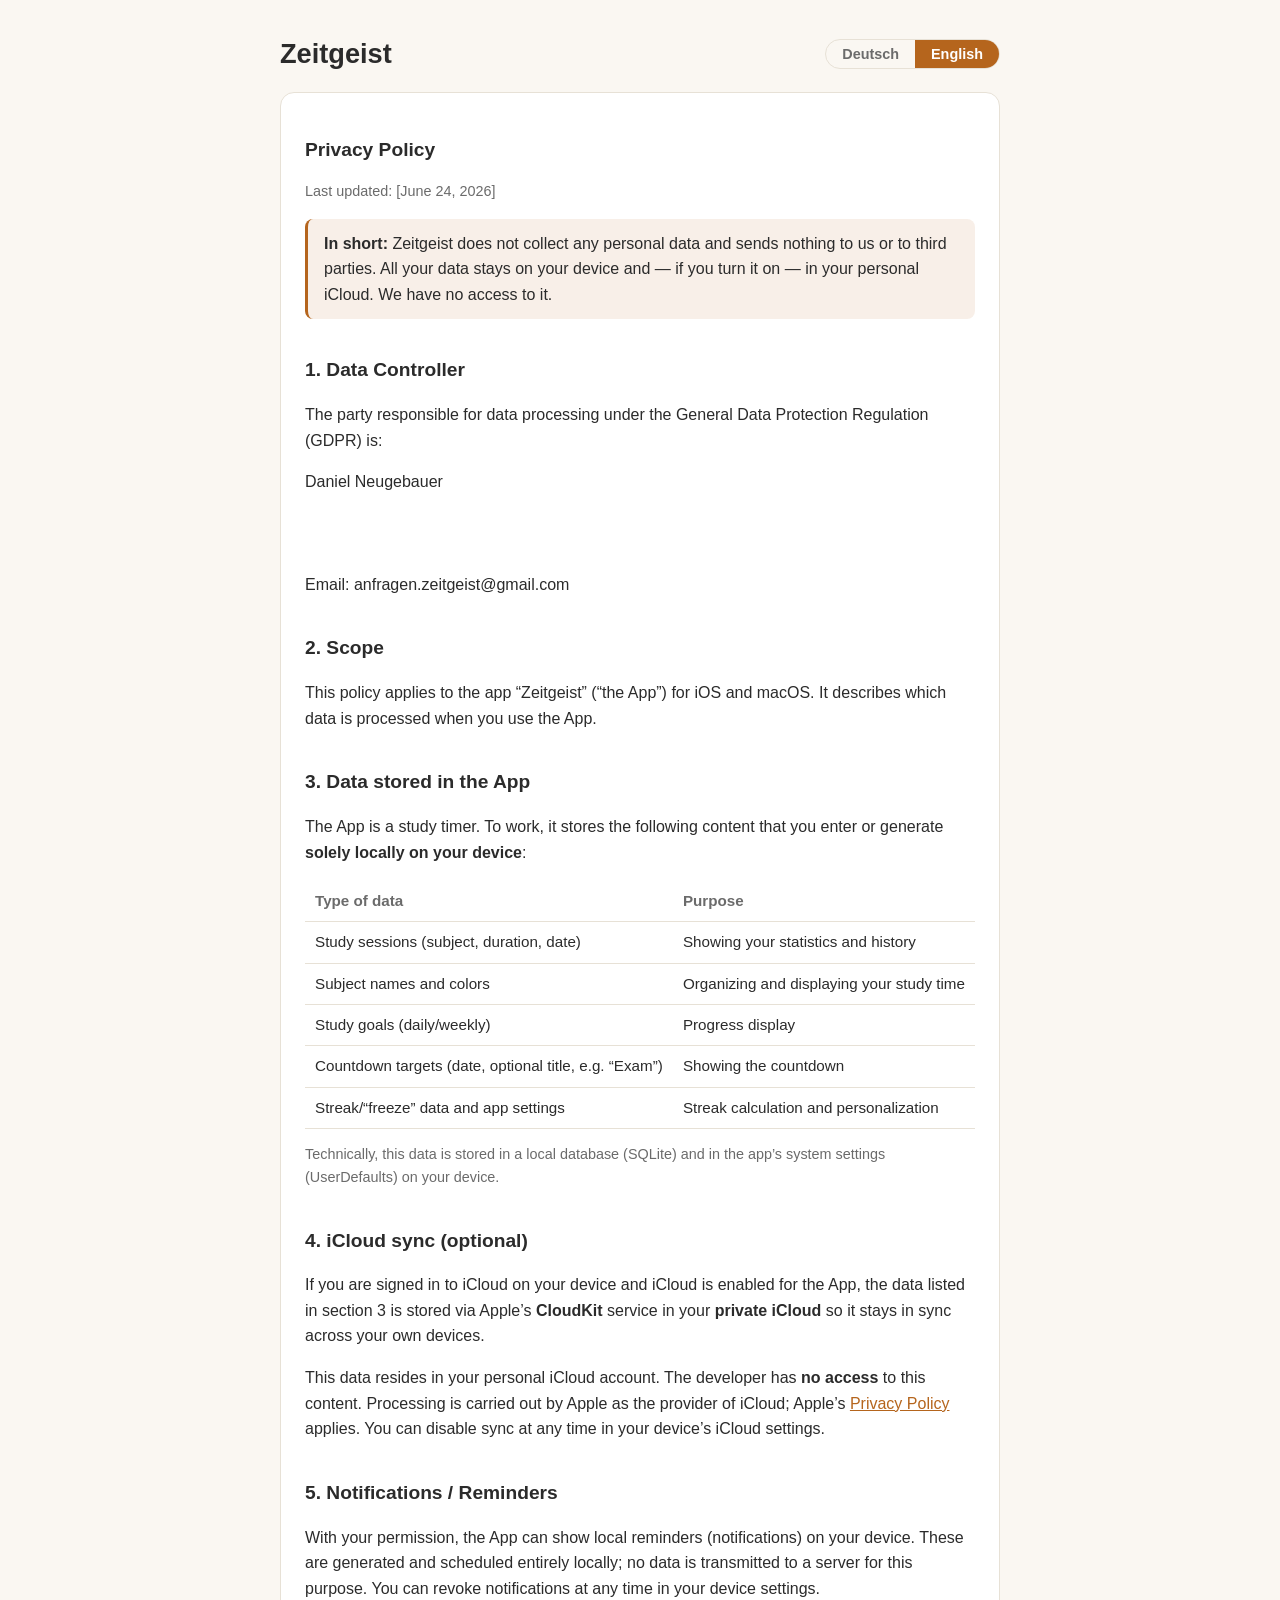
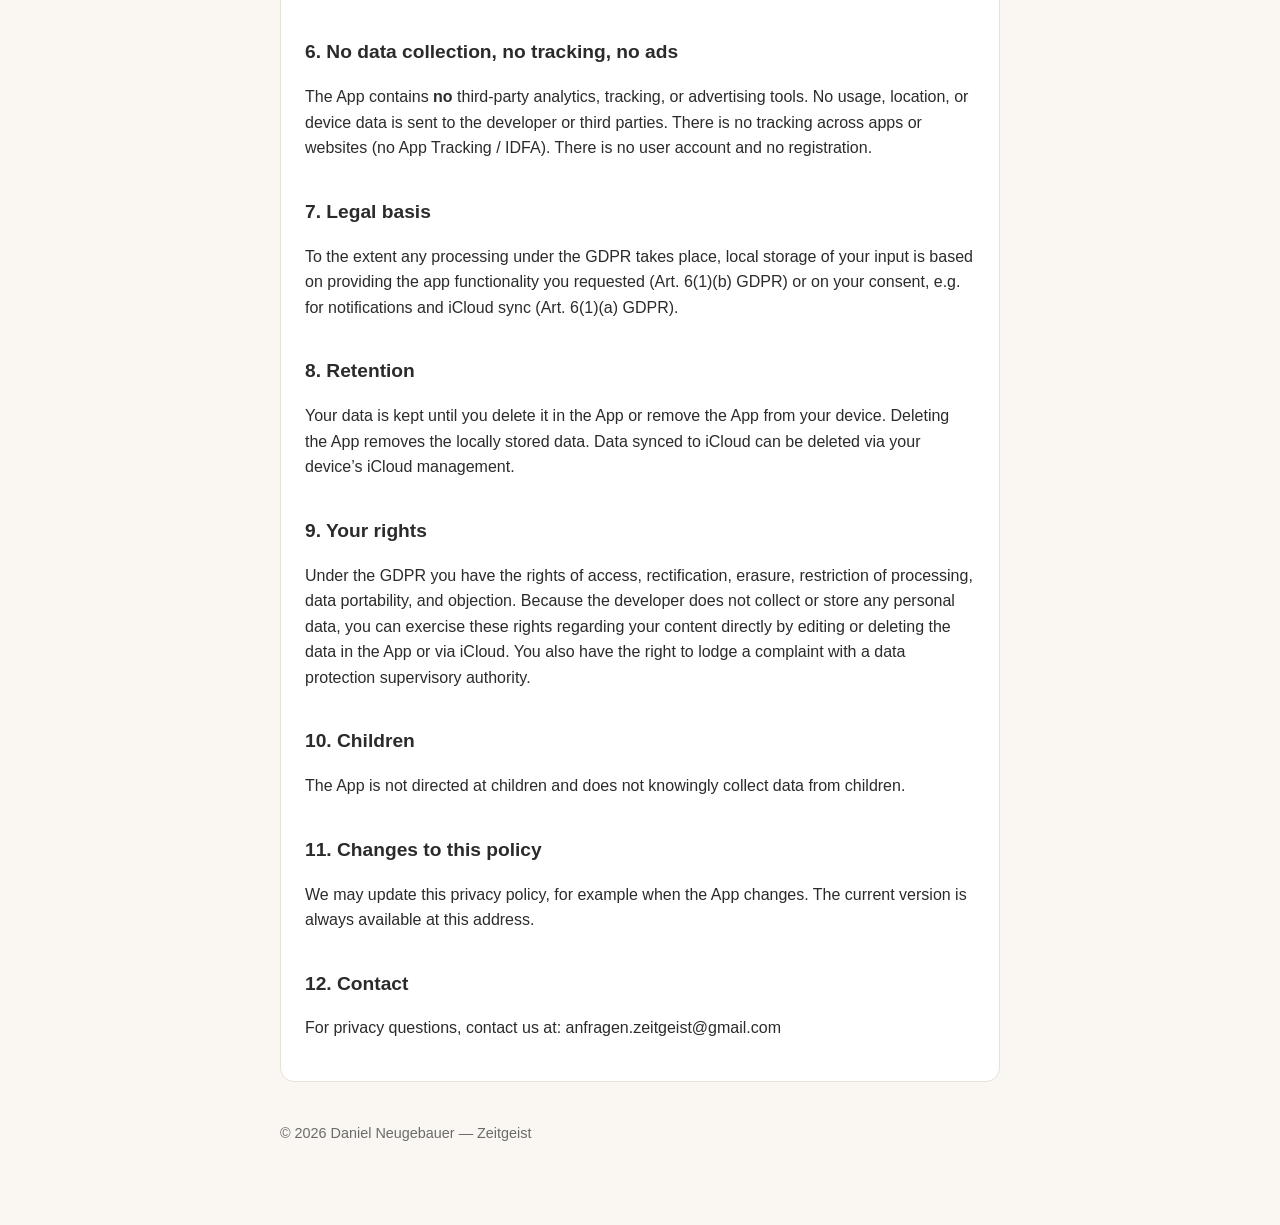
==== index.html @ a9628d40 "Rename privacy-policy.html to index.html" ====
<!DOCTYPE html>
<html lang="de">
<head>
<meta charset="UTF-8">
<meta name="viewport" content="width=device-width, initial-scale=1">
<title>Zeitgeist – Datenschutzerklärung / Privacy Policy</title>
<style>
  :root {
    --bg: #faf7f2;
    --card: #ffffff;
    --text: #2b2b2b;
    --muted: #6b6b6b;
    --accent: #b5651d;
    --border: #e7e1d6;
  }
  @media (prefers-color-scheme: dark) {
    :root {
      --bg: #1c1b19;
      --card: #262522;
      --text: #ece8e1;
      --muted: #a8a39a;
      --accent: #e0975a;
      --border: #3a3833;
    }
  }
  * { box-sizing: border-box; }
  body {
    margin: 0;
    background: var(--bg);
    color: var(--text);
    font-family: -apple-system, BlinkMacSystemFont, "Segoe UI", Roboto, Helvetica, Arial, sans-serif;
    line-height: 1.6;
    -webkit-font-smoothing: antialiased;
  }
  .wrap { max-width: 760px; margin: 0 auto; padding: 32px 20px 80px; }
  header.top { display: flex; align-items: center; justify-content: space-between; flex-wrap: wrap; gap: 12px; margin-bottom: 8px; }
  h1 { font-size: 1.7rem; margin: 0; }
  h2 { font-size: 1.2rem; margin: 36px 0 8px; }
  h3 { font-size: 1rem; margin: 22px 0 6px; }
  p, li { color: var(--text); }
  .muted { color: var(--muted); font-size: 0.9rem; }
  a { color: var(--accent); }
  .card {
    background: var(--card);
    border: 1px solid var(--border);
    border-radius: 14px;
    padding: 6px 24px 24px;
    margin-top: 16px;
  }
  .toggle { display: inline-flex; border: 1px solid var(--border); border-radius: 999px; overflow: hidden; }
  .toggle button {
    border: none; background: transparent; color: var(--muted);
    padding: 6px 16px; font-size: 0.9rem; cursor: pointer; font-weight: 600;
  }
  .toggle button.active { background: var(--accent); color: #fff; }
  .lang { display: none; }
  .lang.active { display: block; }
  .highlight {
    background: rgba(181,101,29,0.10);
    border-left: 3px solid var(--accent);
    border-radius: 8px; padding: 12px 16px; margin: 16px 0;
  }
  table { width: 100%; border-collapse: collapse; margin: 10px 0; font-size: 0.95rem; }
  th, td { text-align: left; padding: 8px 10px; border-bottom: 1px solid var(--border); vertical-align: top; }
  th { color: var(--muted); font-weight: 600; }
  footer { margin-top: 40px; }
</style>
</head>
<body>
<div class="wrap">
  <header class="top">
    <h1>Zeitgeist</h1>
    <div class="toggle" role="group" aria-label="Sprache / Language">
      <button id="btn-de" class="active" onclick="setLang('de')">Deutsch</button>
      <button id="btn-en" onclick="setLang('en')">English</button>
    </div>
  </header>

  <!-- ===================== DEUTSCH ===================== -->
  <section id="lang-de" class="lang active">
    <div class="card">
      <h2>Datenschutzerklärung</h2>
      <p class="muted">Stand: [24. Juni 2026]</p>

      <div class="highlight">
        <strong>Kurzfassung:</strong> Zeitgeist sammelt keine personenbezogenen Daten und sendet
        nichts an uns oder an Dritte. Alle deine Daten bleiben auf deinem Gerät und – falls du es
        aktivierst – in deiner persönlichen iCloud. Wir haben keinen Zugriff darauf.
      </div>

      <h2>1. Verantwortlicher</h2>
      <p>
        Verantwortlich für die Datenverarbeitung im Sinne der Datenschutz-Grundverordnung (DSGVO) ist:
      </p>
      <p>
        Daniel Neugebauer<br>
        <br>
        <br>
        <br>
        E-Mail: anfragen.zeitgeist@gmail.com
      </p>

      <h2>2. Geltungsbereich</h2>
      <p>
        Diese Erklärung gilt für die App „Zeitgeist" (im Folgenden „die App") für iOS und macOS.
        Sie beschreibt, welche Daten bei der Nutzung der App verarbeitet werden.
      </p>

      <h2>3. Daten, die in der App gespeichert werden</h2>
      <p>
        Die App ist ein Lern-Timer. Damit sie funktioniert, speichert sie folgende von dir selbst
        eingegebene oder erzeugte Inhalte <strong>ausschließlich lokal auf deinem Gerät</strong>:
      </p>
      <table>
        <thead><tr><th>Datenart</th><th>Zweck</th></tr></thead>
        <tbody>
          <tr><td>Lern-Sessions (Thema, Dauer, Datum)</td><td>Anzeige deiner Statistiken und deines Verlaufs</td></tr>
          <tr><td>Themen/Fächer-Namen und -Farben</td><td>Strukturierung und Darstellung deiner Lernzeit</td></tr>
          <tr><td>Lernziele (Tages-/Wochenziel)</td><td>Fortschrittsanzeige</td></tr>
          <tr><td>Countdown-Ziele (Datum, optionaler Titel, z. B. „Prüfung")</td><td>Anzeige des Countdowns</td></tr>
          <tr><td>Streak-/„Freeze"-Daten und App-Einstellungen</td><td>Streak-Berechnung und Personalisierung</td></tr>
        </tbody>
      </table>
      <p class="muted">
        Technisch werden diese Daten in einer lokalen Datenbank (SQLite) sowie in den
        System-Einstellungen der App (UserDefaults) auf deinem Gerät abgelegt.
      </p>

      <h2>4. iCloud-Synchronisierung (optional)</h2>
      <p>
        Wenn du in deinem Gerät bei iCloud angemeldet bist und iCloud für die App aktiviert ist,
        werden die unter Punkt 3 genannten Daten über Apples Dienst <strong>CloudKit</strong> in
        deiner <strong>privaten iCloud</strong> gespeichert, damit sie zwischen deinen eigenen
        Geräten synchron bleiben.
      </p>
      <p>
        Diese Daten liegen in deinem persönlichen iCloud-Konto. Der Entwickler hat
        <strong>keinen Zugriff</strong> auf diese Inhalte. Die Verarbeitung erfolgt durch Apple als
        Anbieter von iCloud; es gilt die <a href="https://www.apple.com/legal/privacy/de-ww/" target="_blank" rel="noopener">Datenschutzrichtlinie von Apple</a>.
        Du kannst die Synchronisierung jederzeit in den iCloud-Einstellungen deines Geräts deaktivieren.
      </p>

      <h2>5. Mitteilungen / Erinnerungen</h2>
      <p>
        Die App kann dir – nur mit deiner Erlaubnis – lokale Erinnerungen (Push-Mitteilungen) auf dem
        Gerät anzeigen. Diese werden ausschließlich lokal auf deinem Gerät erzeugt und geplant; es
        werden dafür keine Daten an einen Server übertragen. Du kannst Mitteilungen jederzeit in den
        Geräteeinstellungen widerrufen.
      </p>

      <h2>6. Keine Datenerhebung, kein Tracking, keine Werbung</h2>
      <p>
        Die App enthält <strong>keine</strong> Analyse-, Tracking- oder Werbe-Werkzeuge von Dritten.
        Es werden keine Nutzungs-, Standort- oder Gerätedaten an den Entwickler oder Dritte gesendet.
        Es findet kein Tracking über Apps oder Websites hinweg statt (kein App Tracking / IDFA).
        Es gibt kein Nutzerkonto und keine Registrierung.
      </p>

      <h2>7. Rechtsgrundlage</h2>
      <p>
        Soweit überhaupt eine Verarbeitung im Sinne der DSGVO stattfindet, beruht die lokale
        Speicherung deiner Eingaben auf der Erfüllung der von dir gewünschten App-Funktion
        (Art. 6 Abs. 1 lit. b DSGVO) bzw. auf deiner Einwilligung, etwa bei Mitteilungen und
        iCloud-Sync (Art. 6 Abs. 1 lit. a DSGVO).
      </p>

      <h2>8. Speicherdauer</h2>
      <p>
        Deine Daten bleiben gespeichert, bis du sie in der App löschst oder die App von deinem Gerät
        entfernst. Beim Löschen der App werden die lokal gespeicherten Daten entfernt. In iCloud
        synchronisierte Daten kannst du über die iCloud-Verwaltung deines Geräts löschen.
      </p>

      <h2>9. Deine Rechte</h2>
      <p>
        Dir stehen nach der DSGVO die Rechte auf Auskunft, Berichtigung, Löschung, Einschränkung der
        Verarbeitung, Datenübertragbarkeit und Widerspruch zu. Da der Entwickler keine
        personenbezogenen Daten erhebt oder speichert, kannst du diese Rechte in Bezug auf deine
        Inhalte unmittelbar selbst ausüben, indem du die Daten in der App oder über iCloud bearbeitest
        bzw. löschst. Du hast außerdem das Recht, dich bei einer Datenschutz-Aufsichtsbehörde zu beschweren.
      </p>

      <h2>10. Kinder</h2>
      <p>
        Die App richtet sich nicht gezielt an Kinder und erhebt wissentlich keine Daten von Kindern.
      </p>

      <h2>11. Änderungen dieser Erklärung</h2>
      <p>
        Wir können diese Datenschutzerklärung anpassen, etwa wenn sich die App ändert. Die jeweils
        aktuelle Fassung ist unter dieser Adresse abrufbar.
      </p>

      <h2>12. Kontakt</h2>
      <p>Bei Fragen zum Datenschutz erreichst du uns unter: anfragen.zeitgeist@gmail.com</p>
    </div>
  </section>

  <!-- ===================== ENGLISH ===================== -->
  <section id="lang-en" class="lang">
    <div class="card">
      <h2>Privacy Policy</h2>
      <p class="muted">Last updated: [June 24, 2026]</p>

      <div class="highlight">
        <strong>In short:</strong> Zeitgeist does not collect any personal data and sends nothing to
        us or to third parties. All your data stays on your device and — if you turn it on — in your
        personal iCloud. We have no access to it.
      </div>

      <h2>1. Data Controller</h2>
      <p>The party responsible for data processing under the General Data Protection Regulation (GDPR) is:</p>
      <p>
        Daniel Neugebauer<br>
        <br>
        <br>
        <br>
        Email: anfragen.zeitgeist@gmail.com
      </p>

      <h2>2. Scope</h2>
      <p>
        This policy applies to the app “Zeitgeist” (“the App”) for iOS and macOS. It describes which
        data is processed when you use the App.
      </p>

      <h2>3. Data stored in the App</h2>
      <p>
        The App is a study timer. To work, it stores the following content that you enter or generate
        <strong>solely locally on your device</strong>:
      </p>
      <table>
        <thead><tr><th>Type of data</th><th>Purpose</th></tr></thead>
        <tbody>
          <tr><td>Study sessions (subject, duration, date)</td><td>Showing your statistics and history</td></tr>
          <tr><td>Subject names and colors</td><td>Organizing and displaying your study time</td></tr>
          <tr><td>Study goals (daily/weekly)</td><td>Progress display</td></tr>
          <tr><td>Countdown targets (date, optional title, e.g. “Exam”)</td><td>Showing the countdown</td></tr>
          <tr><td>Streak/“freeze” data and app settings</td><td>Streak calculation and personalization</td></tr>
        </tbody>
      </table>
      <p class="muted">
        Technically, this data is stored in a local database (SQLite) and in the app’s system
        settings (UserDefaults) on your device.
      </p>

      <h2>4. iCloud sync (optional)</h2>
      <p>
        If you are signed in to iCloud on your device and iCloud is enabled for the App, the data
        listed in section 3 is stored via Apple’s <strong>CloudKit</strong> service in your
        <strong>private iCloud</strong> so it stays in sync across your own devices.
      </p>
      <p>
        This data resides in your personal iCloud account. The developer has <strong>no access</strong>
        to this content. Processing is carried out by Apple as the provider of iCloud; Apple’s
        <a href="https://www.apple.com/legal/privacy/en-ww/" target="_blank" rel="noopener">Privacy Policy</a>
        applies. You can disable sync at any time in your device’s iCloud settings.
      </p>

      <h2>5. Notifications / Reminders</h2>
      <p>
        With your permission, the App can show local reminders (notifications) on your device. These
        are generated and scheduled entirely locally; no data is transmitted to a server for this
        purpose. You can revoke notifications at any time in your device settings.
      </p>

      <h2>6. No data collection, no tracking, no ads</h2>
      <p>
        The App contains <strong>no</strong> third-party analytics, tracking, or advertising tools.
        No usage, location, or device data is sent to the developer or third parties. There is no
        tracking across apps or websites (no App Tracking / IDFA). There is no user account and no
        registration.
      </p>

      <h2>7. Legal basis</h2>
      <p>
        To the extent any processing under the GDPR takes place, local storage of your input is based
        on providing the app functionality you requested (Art. 6(1)(b) GDPR) or on your consent, e.g.
        for notifications and iCloud sync (Art. 6(1)(a) GDPR).
      </p>

      <h2>8. Retention</h2>
      <p>
        Your data is kept until you delete it in the App or remove the App from your device. Deleting
        the App removes the locally stored data. Data synced to iCloud can be deleted via your
        device’s iCloud management.
      </p>

      <h2>9. Your rights</h2>
      <p>
        Under the GDPR you have the rights of access, rectification, erasure, restriction of
        processing, data portability, and objection. Because the developer does not collect or store
        any personal data, you can exercise these rights regarding your content directly by editing or
        deleting the data in the App or via iCloud. You also have the right to lodge a complaint with
        a data protection supervisory authority.
      </p>

      <h2>10. Children</h2>
      <p>The App is not directed at children and does not knowingly collect data from children.</p>

      <h2>11. Changes to this policy</h2>
      <p>
        We may update this privacy policy, for example when the App changes. The current version is
        always available at this address.
      </p>

      <h2>12. Contact</h2>
      <p>For privacy questions, contact us at: anfragen.zeitgeist@gmail.com</p>
    </div>
  </section>

  <footer class="muted">© <span id="year"></span> Daniel Neugebauer — Zeitgeist</footer>
</div>

<script>
  function setLang(l) {
    document.documentElement.lang = l;
    document.getElementById('lang-de').classList.toggle('active', l === 'de');
    document.getElementById('lang-en').classList.toggle('active', l === 'en');
    document.getElementById('btn-de').classList.toggle('active', l === 'de');
    document.getElementById('btn-en').classList.toggle('active', l === 'en');
  }
  // Sprache nach Browsereinstellung vorwählen
  if ((navigator.language || 'de').slice(0,2) === 'en') setLang('en');
  document.getElementById('year').textContent = new Date().getFullYear();
</script>
</body>
</html>
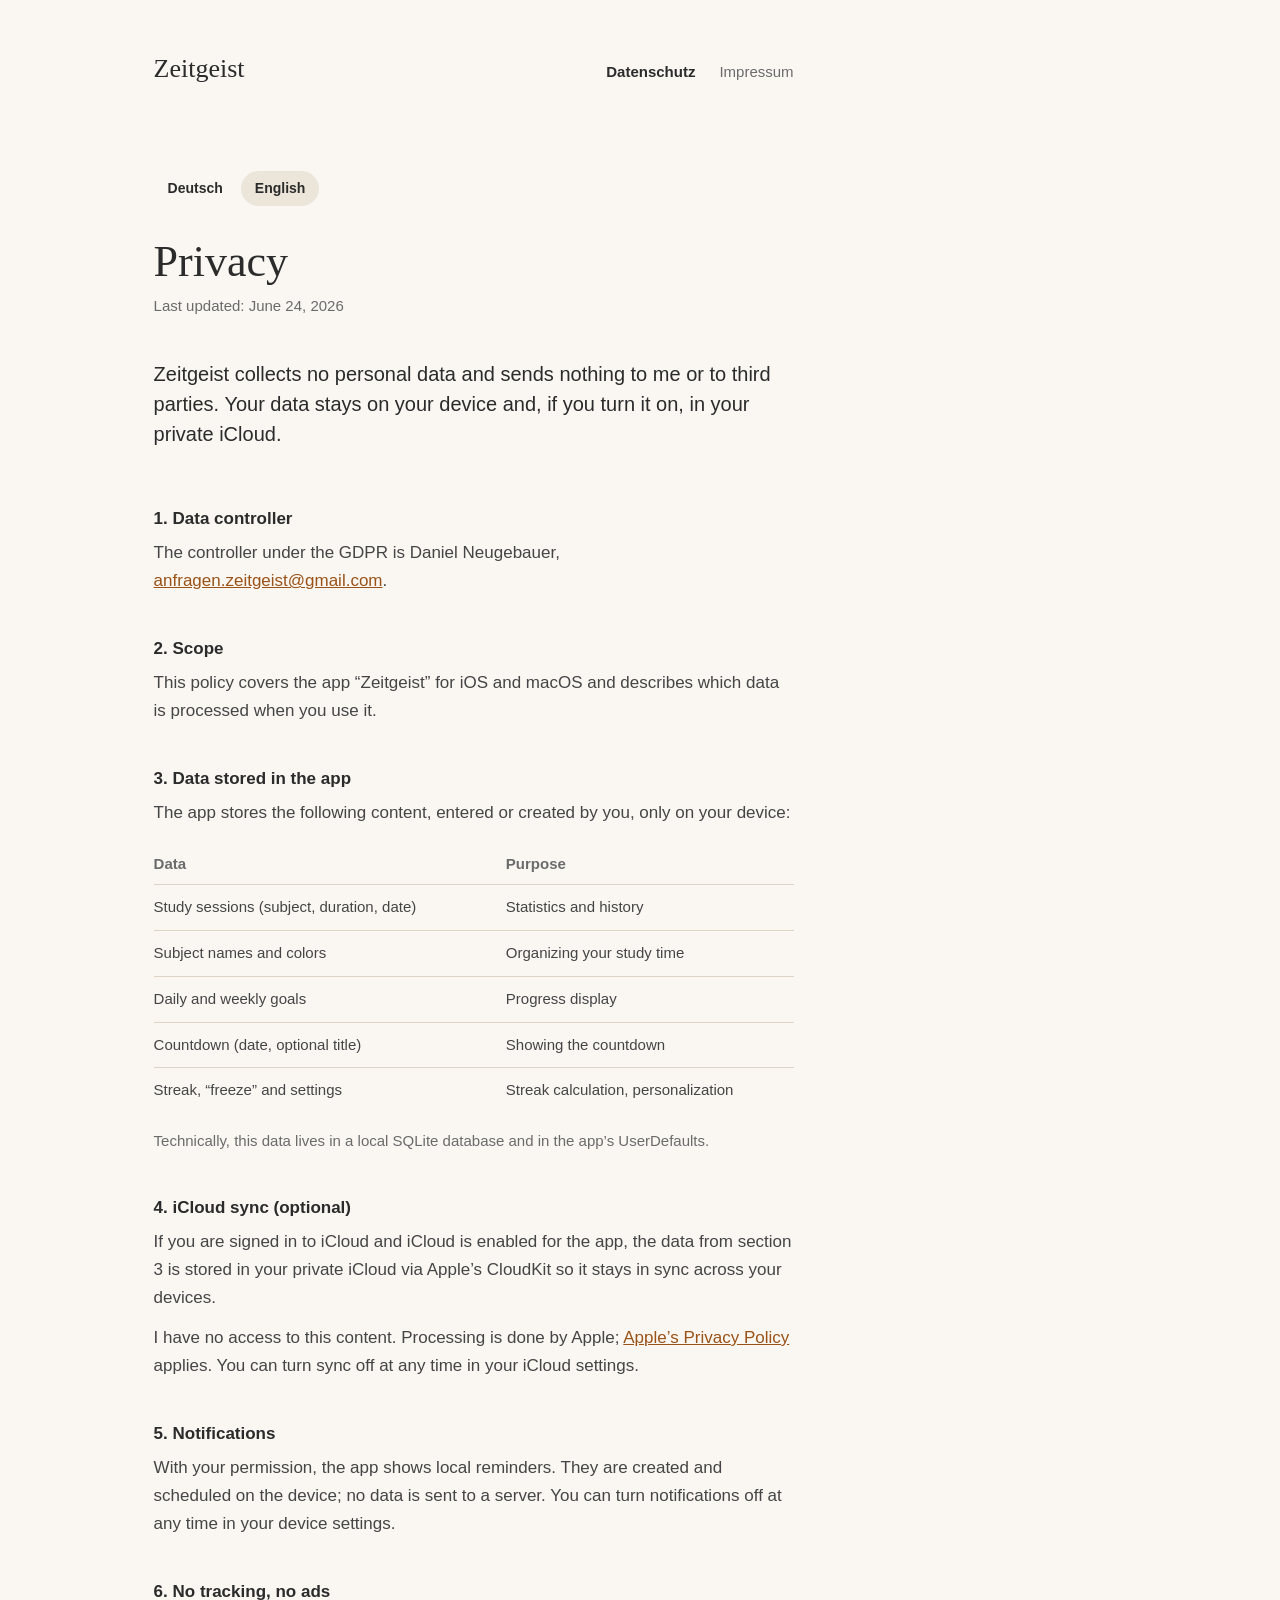
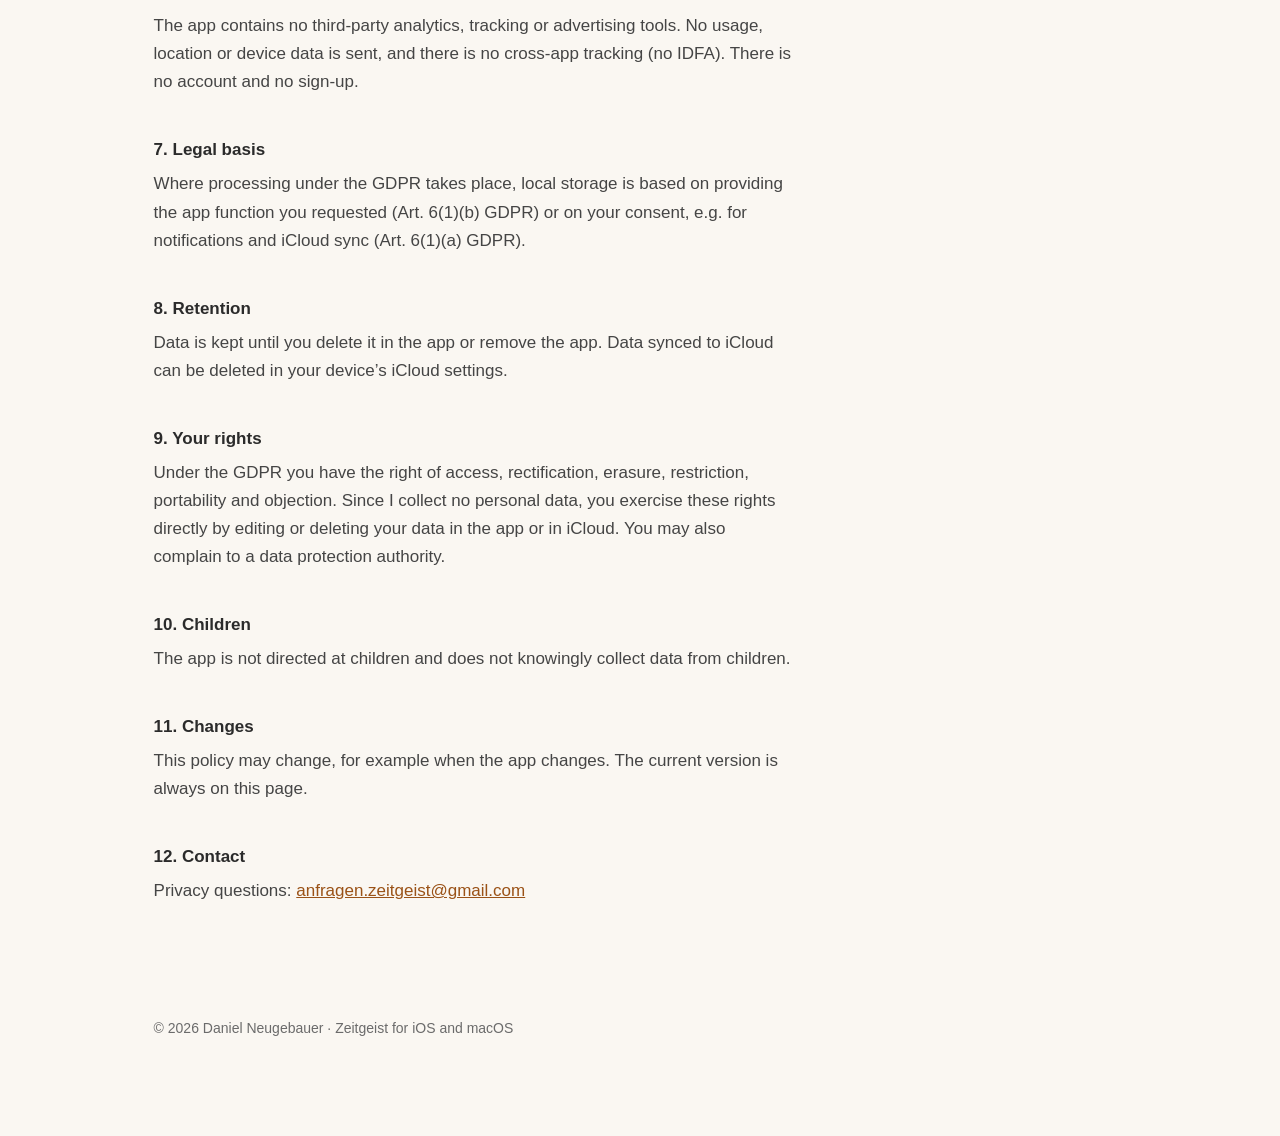
==== commit 86b33115: "Update Datenschutz and Impressum pages to new design and content Co-Authored-By: Claude Sonnet 5.5 <" ====
--- a/index.html
+++ b/index.html
@@ -3,313 +3,137 @@
 <head>
 <meta charset="UTF-8">
 <meta name="viewport" content="width=device-width, initial-scale=1">
-<title>Zeitgeist – Datenschutzerklärung / Privacy Policy</title>
-<style>
-  :root {
-    --bg: #faf7f2;
-    --card: #ffffff;
-    --text: #2b2b2b;
-    --muted: #6b6b6b;
-    --accent: #b5651d;
-    --border: #e7e1d6;
-  }
-  @media (prefers-color-scheme: dark) {
-    :root {
-      --bg: #1c1b19;
-      --card: #262522;
-      --text: #ece8e1;
-      --muted: #a8a39a;
-      --accent: #e0975a;
-      --border: #3a3833;
-    }
-  }
-  * { box-sizing: border-box; }
-  body {
-    margin: 0;
-    background: var(--bg);
-    color: var(--text);
-    font-family: -apple-system, BlinkMacSystemFont, "Segoe UI", Roboto, Helvetica, Arial, sans-serif;
-    line-height: 1.6;
-    -webkit-font-smoothing: antialiased;
-  }
-  .wrap { max-width: 760px; margin: 0 auto; padding: 32px 20px 80px; }
-  header.top { display: flex; align-items: center; justify-content: space-between; flex-wrap: wrap; gap: 12px; margin-bottom: 8px; }
-  h1 { font-size: 1.7rem; margin: 0; }
-  h2 { font-size: 1.2rem; margin: 36px 0 8px; }
-  h3 { font-size: 1rem; margin: 22px 0 6px; }
-  p, li { color: var(--text); }
-  .muted { color: var(--muted); font-size: 0.9rem; }
-  a { color: var(--accent); }
-  .card {
-    background: var(--card);
-    border: 1px solid var(--border);
-    border-radius: 14px;
-    padding: 6px 24px 24px;
-    margin-top: 16px;
-  }
-  .toggle { display: inline-flex; border: 1px solid var(--border); border-radius: 999px; overflow: hidden; }
-  .toggle button {
-    border: none; background: transparent; color: var(--muted);
-    padding: 6px 16px; font-size: 0.9rem; cursor: pointer; font-weight: 600;
-  }
-  .toggle button.active { background: var(--accent); color: #fff; }
-  .lang { display: none; }
-  .lang.active { display: block; }
-  .highlight {
-    background: rgba(181,101,29,0.10);
-    border-left: 3px solid var(--accent);
-    border-radius: 8px; padding: 12px 16px; margin: 16px 0;
-  }
-  table { width: 100%; border-collapse: collapse; margin: 10px 0; font-size: 0.95rem; }
-  th, td { text-align: left; padding: 8px 10px; border-bottom: 1px solid var(--border); vertical-align: top; }
-  th { color: var(--muted); font-weight: 600; }
-  footer { margin-top: 40px; }
-</style>
+<title>Zeitgeist – Datenschutz / Privacy</title>
+<link rel="stylesheet" href="style.css">
 </head>
 <body>
-<div class="wrap">
-  <header class="top">
-    <h1>Zeitgeist</h1>
-    <div class="toggle" role="group" aria-label="Sprache / Language">
-      <button id="btn-de" class="active" onclick="setLang('de')">Deutsch</button>
-      <button id="btn-en" onclick="setLang('en')">English</button>
-    </div>
+<div class="page">
+  <header class="site-header">
+    <span class="brand">Zeitgeist</span>
+    <nav class="site-nav">
+      <a href="index.html" aria-current="page">Datenschutz</a>
+      <a href="impressum.html">Impressum</a>
+    </nav>
   </header>
 
+  <div class="lang-toggle" role="group" aria-label="Sprache / Language">
+    <button id="btn-de" class="active" onclick="setLang('de')">Deutsch</button>
+    <button id="btn-en" onclick="setLang('en')">English</button>
+  </div>
+
   <!-- ===================== DEUTSCH ===================== -->
-  <section id="lang-de" class="lang active">
-    <div class="card">
-      <h2>Datenschutzerklärung</h2>
-      <p class="muted">Stand: [24. Juni 2026]</p>
+  <article id="lang-de" class="lang active">
+    <h1>Datenschutz</h1>
+    <p class="updated">Stand: 24. Juni 2026</p>
+    <p class="lead">Zeitgeist sammelt keine personenbezogenen Daten und sendet nichts an mich oder an Dritte. Deine Daten bleiben auf deinem Gerät und, wenn du es aktivierst, in deiner privaten iCloud.</p>
 
-      <div class="highlight">
-        <strong>Kurzfassung:</strong> Zeitgeist sammelt keine personenbezogenen Daten und sendet
-        nichts an uns oder an Dritte. Alle deine Daten bleiben auf deinem Gerät und – falls du es
-        aktivierst – in deiner persönlichen iCloud. Wir haben keinen Zugriff darauf.
-      </div>
+    <h2>1. Verantwortlicher</h2>
+    <p>Verantwortlich im Sinne der DSGVO ist Daniel Neugebauer, <a href="mailto:anfragen.zeitgeist@gmail.com">anfragen.zeitgeist@gmail.com</a>.</p>
 
-      <h2>1. Verantwortlicher</h2>
-      <p>
-        Verantwortlich für die Datenverarbeitung im Sinne der Datenschutz-Grundverordnung (DSGVO) ist:
-      </p>
-      <p>
-        Daniel Neugebauer<br>
-        <br>
-        <br>
-        <br>
-        E-Mail: anfragen.zeitgeist@gmail.com
-      </p>
+    <h2>2. Geltungsbereich</h2>
+    <p>Diese Erklärung gilt für die App „Zeitgeist“ für iOS und macOS und beschreibt, welche Daten bei der Nutzung verarbeitet werden.</p>
 
-      <h2>2. Geltungsbereich</h2>
-      <p>
-        Diese Erklärung gilt für die App „Zeitgeist" (im Folgenden „die App") für iOS und macOS.
-        Sie beschreibt, welche Daten bei der Nutzung der App verarbeitet werden.
-      </p>
+    <h2>3. Daten, die in der App gespeichert werden</h2>
+    <p class="gap-m">Die App speichert folgende Inhalte, die du selbst eingibst oder erzeugst, ausschließlich lokal auf deinem Gerät:</p>
+    <table>
+      <thead><tr><th>Daten</th><th>Zweck</th></tr></thead>
+      <tbody>
+        <tr><td>Lern-Sessions (Thema, Dauer, Datum)</td><td>Statistiken und Verlauf</td></tr>
+        <tr><td>Namen und Farben von Themen</td><td>Ordnen und Darstellen deiner Lernzeit</td></tr>
+        <tr><td>Tages- und Wochenziel</td><td>Fortschrittsanzeige</td></tr>
+        <tr><td>Countdown (Datum, optional Titel)</td><td>Anzeige des Countdowns</td></tr>
+        <tr><td>Serie, „Freeze“ und Einstellungen</td><td>Berechnung der Serie, Personalisierung</td></tr>
+      </tbody>
+    </table>
+    <p class="note">Technisch liegen diese Daten in einer lokalen SQLite-Datenbank und in den UserDefaults der App.</p>
 
-      <h2>3. Daten, die in der App gespeichert werden</h2>
-      <p>
-        Die App ist ein Lern-Timer. Damit sie funktioniert, speichert sie folgende von dir selbst
-        eingegebene oder erzeugte Inhalte <strong>ausschließlich lokal auf deinem Gerät</strong>:
-      </p>
-      <table>
-        <thead><tr><th>Datenart</th><th>Zweck</th></tr></thead>
-        <tbody>
-          <tr><td>Lern-Sessions (Thema, Dauer, Datum)</td><td>Anzeige deiner Statistiken und deines Verlaufs</td></tr>
-          <tr><td>Themen/Fächer-Namen und -Farben</td><td>Strukturierung und Darstellung deiner Lernzeit</td></tr>
-          <tr><td>Lernziele (Tages-/Wochenziel)</td><td>Fortschrittsanzeige</td></tr>
-          <tr><td>Countdown-Ziele (Datum, optionaler Titel, z. B. „Prüfung")</td><td>Anzeige des Countdowns</td></tr>
-          <tr><td>Streak-/„Freeze"-Daten und App-Einstellungen</td><td>Streak-Berechnung und Personalisierung</td></tr>
-        </tbody>
-      </table>
-      <p class="muted">
-        Technisch werden diese Daten in einer lokalen Datenbank (SQLite) sowie in den
-        System-Einstellungen der App (UserDefaults) auf deinem Gerät abgelegt.
-      </p>
+    <h2>4. iCloud-Synchronisierung (optional)</h2>
+    <p class="gap-s">Bist du bei iCloud angemeldet und ist iCloud für die App aktiviert, werden die Daten aus Punkt 3 über Apples CloudKit in deiner privaten iCloud gespeichert, damit sie auf deinen Geräten synchron bleiben.</p>
+    <p>Ich habe keinen Zugriff auf diese Inhalte. Die Verarbeitung erfolgt durch Apple; es gilt die <a href="https://www.apple.com/legal/privacy/de-ww/" target="_blank" rel="noopener">Datenschutzrichtlinie von Apple</a>. Du kannst die Synchronisierung jederzeit in den iCloud-Einstellungen deaktivieren.</p>
 
-      <h2>4. iCloud-Synchronisierung (optional)</h2>
-      <p>
-        Wenn du in deinem Gerät bei iCloud angemeldet bist und iCloud für die App aktiviert ist,
-        werden die unter Punkt 3 genannten Daten über Apples Dienst <strong>CloudKit</strong> in
-        deiner <strong>privaten iCloud</strong> gespeichert, damit sie zwischen deinen eigenen
-        Geräten synchron bleiben.
-      </p>
-      <p>
-        Diese Daten liegen in deinem persönlichen iCloud-Konto. Der Entwickler hat
-        <strong>keinen Zugriff</strong> auf diese Inhalte. Die Verarbeitung erfolgt durch Apple als
-        Anbieter von iCloud; es gilt die <a href="https://www.apple.com/legal/privacy/de-ww/" target="_blank" rel="noopener">Datenschutzrichtlinie von Apple</a>.
-        Du kannst die Synchronisierung jederzeit in den iCloud-Einstellungen deines Geräts deaktivieren.
-      </p>
+    <h2>5. Mitteilungen</h2>
+    <p>Mit deiner Erlaubnis zeigt die App lokale Erinnerungen an. Sie werden auf dem Gerät erzeugt und geplant; dafür werden keine Daten an einen Server übertragen. Du kannst Mitteilungen jederzeit in den Geräteeinstellungen abschalten.</p>
 
-      <h2>5. Mitteilungen / Erinnerungen</h2>
-      <p>
-        Die App kann dir – nur mit deiner Erlaubnis – lokale Erinnerungen (Push-Mitteilungen) auf dem
-        Gerät anzeigen. Diese werden ausschließlich lokal auf deinem Gerät erzeugt und geplant; es
-        werden dafür keine Daten an einen Server übertragen. Du kannst Mitteilungen jederzeit in den
-        Geräteeinstellungen widerrufen.
-      </p>
+    <h2>6. Kein Tracking, keine Werbung</h2>
+    <p>Die App enthält keine Analyse-, Tracking- oder Werbewerkzeuge von Dritten. Es werden keine Nutzungs-, Standort- oder Gerätedaten gesendet, und es gibt kein App-übergreifendes Tracking (kein IDFA). Ein Konto oder eine Registrierung gibt es nicht.</p>
 
-      <h2>6. Keine Datenerhebung, kein Tracking, keine Werbung</h2>
-      <p>
-        Die App enthält <strong>keine</strong> Analyse-, Tracking- oder Werbe-Werkzeuge von Dritten.
-        Es werden keine Nutzungs-, Standort- oder Gerätedaten an den Entwickler oder Dritte gesendet.
-        Es findet kein Tracking über Apps oder Websites hinweg statt (kein App Tracking / IDFA).
-        Es gibt kein Nutzerkonto und keine Registrierung.
-      </p>
+    <h2>7. Rechtsgrundlage</h2>
+    <p>Soweit eine Verarbeitung im Sinne der DSGVO stattfindet, beruht die lokale Speicherung auf der Bereitstellung der gewünschten App-Funktion (Art. 6 Abs. 1 lit. b DSGVO) bzw. auf deiner Einwilligung, etwa bei Mitteilungen und iCloud-Sync (Art. 6 Abs. 1 lit. a DSGVO).</p>
 
-      <h2>7. Rechtsgrundlage</h2>
-      <p>
-        Soweit überhaupt eine Verarbeitung im Sinne der DSGVO stattfindet, beruht die lokale
-        Speicherung deiner Eingaben auf der Erfüllung der von dir gewünschten App-Funktion
-        (Art. 6 Abs. 1 lit. b DSGVO) bzw. auf deiner Einwilligung, etwa bei Mitteilungen und
-        iCloud-Sync (Art. 6 Abs. 1 lit. a DSGVO).
-      </p>
+    <h2>8. Speicherdauer</h2>
+    <p>Die Daten bleiben gespeichert, bis du sie in der App löschst oder die App entfernst. In iCloud synchronisierte Daten löschst du über die iCloud-Verwaltung deines Geräts.</p>
 
-      <h2>8. Speicherdauer</h2>
-      <p>
-        Deine Daten bleiben gespeichert, bis du sie in der App löschst oder die App von deinem Gerät
-        entfernst. Beim Löschen der App werden die lokal gespeicherten Daten entfernt. In iCloud
-        synchronisierte Daten kannst du über die iCloud-Verwaltung deines Geräts löschen.
-      </p>
+    <h2>9. Deine Rechte</h2>
+    <p>Du hast nach der DSGVO das Recht auf Auskunft, Berichtigung, Löschung, Einschränkung der Verarbeitung, Datenübertragbarkeit und Widerspruch. Da ich keine personenbezogenen Daten erhebe, übst du diese Rechte direkt aus, indem du deine Daten in der App oder in iCloud bearbeitest oder löschst. Außerdem kannst du dich bei einer Datenschutz-Aufsichtsbehörde beschweren.</p>
 
-      <h2>9. Deine Rechte</h2>
-      <p>
-        Dir stehen nach der DSGVO die Rechte auf Auskunft, Berichtigung, Löschung, Einschränkung der
-        Verarbeitung, Datenübertragbarkeit und Widerspruch zu. Da der Entwickler keine
-        personenbezogenen Daten erhebt oder speichert, kannst du diese Rechte in Bezug auf deine
-        Inhalte unmittelbar selbst ausüben, indem du die Daten in der App oder über iCloud bearbeitest
-        bzw. löschst. Du hast außerdem das Recht, dich bei einer Datenschutz-Aufsichtsbehörde zu beschweren.
-      </p>
+    <h2>10. Kinder</h2>
+    <p>Die App richtet sich nicht gezielt an Kinder und erhebt wissentlich keine Daten von Kindern.</p>
 
-      <h2>10. Kinder</h2>
-      <p>
-        Die App richtet sich nicht gezielt an Kinder und erhebt wissentlich keine Daten von Kindern.
-      </p>
+    <h2>11. Änderungen</h2>
+    <p>Diese Erklärung kann sich ändern, etwa wenn sich die App ändert. Die aktuelle Fassung steht immer auf dieser Seite.</p>
 
-      <h2>11. Änderungen dieser Erklärung</h2>
-      <p>
-        Wir können diese Datenschutzerklärung anpassen, etwa wenn sich die App ändert. Die jeweils
-        aktuelle Fassung ist unter dieser Adresse abrufbar.
-      </p>
+    <h2>12. Kontakt</h2>
+    <p>Fragen zum Datenschutz: <a href="mailto:anfragen.zeitgeist@gmail.com">anfragen.zeitgeist@gmail.com</a></p>
 
-      <h2>12. Kontakt</h2>
-      <p>Bei Fragen zum Datenschutz erreichst du uns unter: anfragen.zeitgeist@gmail.com</p>
-    </div>
-  </section>
+    <footer class="site-footer">© 2026 Daniel Neugebauer · Zeitgeist für iOS und macOS</footer>
+  </article>
 
   <!-- ===================== ENGLISH ===================== -->
-  <section id="lang-en" class="lang">
-    <div class="card">
-      <h2>Privacy Policy</h2>
-      <p class="muted">Last updated: [June 24, 2026]</p>
+  <article id="lang-en" class="lang">
+    <h1>Privacy</h1>
+    <p class="updated">Last updated: June 24, 2026</p>
+    <p class="lead">Zeitgeist collects no personal data and sends nothing to me or to third parties. Your data stays on your device and, if you turn it on, in your private iCloud.</p>
 
-      <div class="highlight">
-        <strong>In short:</strong> Zeitgeist does not collect any personal data and sends nothing to
-        us or to third parties. All your data stays on your device and — if you turn it on — in your
-        personal iCloud. We have no access to it.
-      </div>
+    <h2>1. Data controller</h2>
+    <p>The controller under the GDPR is Daniel Neugebauer, <a href="mailto:anfragen.zeitgeist@gmail.com">anfragen.zeitgeist@gmail.com</a>.</p>
 
-      <h2>1. Data Controller</h2>
-      <p>The party responsible for data processing under the General Data Protection Regulation (GDPR) is:</p>
-      <p>
-        Daniel Neugebauer<br>
-        <br>
-        <br>
-        <br>
-        Email: anfragen.zeitgeist@gmail.com
-      </p>
+    <h2>2. Scope</h2>
+    <p>This policy covers the app “Zeitgeist” for iOS and macOS and describes which data is processed when you use it.</p>
 
-      <h2>2. Scope</h2>
-      <p>
-        This policy applies to the app “Zeitgeist” (“the App”) for iOS and macOS. It describes which
-        data is processed when you use the App.
-      </p>
+    <h2>3. Data stored in the app</h2>
+    <p class="gap-m">The app stores the following content, entered or created by you, only on your device:</p>
+    <table>
+      <thead><tr><th>Data</th><th>Purpose</th></tr></thead>
+      <tbody>
+        <tr><td>Study sessions (subject, duration, date)</td><td>Statistics and history</td></tr>
+        <tr><td>Subject names and colors</td><td>Organizing your study time</td></tr>
+        <tr><td>Daily and weekly goals</td><td>Progress display</td></tr>
+        <tr><td>Countdown (date, optional title)</td><td>Showing the countdown</td></tr>
+        <tr><td>Streak, “freeze” and settings</td><td>Streak calculation, personalization</td></tr>
+      </tbody>
+    </table>
+    <p class="note">Technically, this data lives in a local SQLite database and in the app’s UserDefaults.</p>
 
-      <h2>3. Data stored in the App</h2>
-      <p>
-        The App is a study timer. To work, it stores the following content that you enter or generate
-        <strong>solely locally on your device</strong>:
-      </p>
-      <table>
-        <thead><tr><th>Type of data</th><th>Purpose</th></tr></thead>
-        <tbody>
-          <tr><td>Study sessions (subject, duration, date)</td><td>Showing your statistics and history</td></tr>
-          <tr><td>Subject names and colors</td><td>Organizing and displaying your study time</td></tr>
-          <tr><td>Study goals (daily/weekly)</td><td>Progress display</td></tr>
-          <tr><td>Countdown targets (date, optional title, e.g. “Exam”)</td><td>Showing the countdown</td></tr>
-          <tr><td>Streak/“freeze” data and app settings</td><td>Streak calculation and personalization</td></tr>
-        </tbody>
-      </table>
-      <p class="muted">
-        Technically, this data is stored in a local database (SQLite) and in the app’s system
-        settings (UserDefaults) on your device.
-      </p>
+    <h2>4. iCloud sync (optional)</h2>
+    <p class="gap-s">If you are signed in to iCloud and iCloud is enabled for the app, the data from section 3 is stored in your private iCloud via Apple’s CloudKit so it stays in sync across your devices.</p>
+    <p>I have no access to this content. Processing is done by Apple; <a href="https://www.apple.com/legal/privacy/en-ww/" target="_blank" rel="noopener">Apple’s Privacy Policy</a> applies. You can turn sync off at any time in your iCloud settings.</p>
 
-      <h2>4. iCloud sync (optional)</h2>
-      <p>
-        If you are signed in to iCloud on your device and iCloud is enabled for the App, the data
-        listed in section 3 is stored via Apple’s <strong>CloudKit</strong> service in your
-        <strong>private iCloud</strong> so it stays in sync across your own devices.
-      </p>
-      <p>
-        This data resides in your personal iCloud account. The developer has <strong>no access</strong>
-        to this content. Processing is carried out by Apple as the provider of iCloud; Apple’s
-        <a href="https://www.apple.com/legal/privacy/en-ww/" target="_blank" rel="noopener">Privacy Policy</a>
-        applies. You can disable sync at any time in your device’s iCloud settings.
-      </p>
+    <h2>5. Notifications</h2>
+    <p>With your permission, the app shows local reminders. They are created and scheduled on the device; no data is sent to a server. You can turn notifications off at any time in your device settings.</p>
 
-      <h2>5. Notifications / Reminders</h2>
-      <p>
-        With your permission, the App can show local reminders (notifications) on your device. These
-        are generated and scheduled entirely locally; no data is transmitted to a server for this
-        purpose. You can revoke notifications at any time in your device settings.
-      </p>
+    <h2>6. No tracking, no ads</h2>
+    <p>The app contains no third-party analytics, tracking or advertising tools. No usage, location or device data is sent, and there is no cross-app tracking (no IDFA). There is no account and no sign-up.</p>
 
-      <h2>6. No data collection, no tracking, no ads</h2>
-      <p>
-        The App contains <strong>no</strong> third-party analytics, tracking, or advertising tools.
-        No usage, location, or device data is sent to the developer or third parties. There is no
-        tracking across apps or websites (no App Tracking / IDFA). There is no user account and no
-        registration.
-      </p>
+    <h2>7. Legal basis</h2>
+    <p>Where processing under the GDPR takes place, local storage is based on providing the app function you requested (Art. 6(1)(b) GDPR) or on your consent, e.g. for notifications and iCloud sync (Art. 6(1)(a) GDPR).</p>
 
-      <h2>7. Legal basis</h2>
-      <p>
-        To the extent any processing under the GDPR takes place, local storage of your input is based
-        on providing the app functionality you requested (Art. 6(1)(b) GDPR) or on your consent, e.g.
-        for notifications and iCloud sync (Art. 6(1)(a) GDPR).
-      </p>
+    <h2>8. Retention</h2>
+    <p>Data is kept until you delete it in the app or remove the app. Data synced to iCloud can be deleted in your device’s iCloud settings.</p>
 
-      <h2>8. Retention</h2>
-      <p>
-        Your data is kept until you delete it in the App or remove the App from your device. Deleting
-        the App removes the locally stored data. Data synced to iCloud can be deleted via your
-        device’s iCloud management.
-      </p>
+    <h2>9. Your rights</h2>
+    <p>Under the GDPR you have the right of access, rectification, erasure, restriction, portability and objection. Since I collect no personal data, you exercise these rights directly by editing or deleting your data in the app or in iCloud. You may also complain to a data protection authority.</p>
 
-      <h2>9. Your rights</h2>
-      <p>
-        Under the GDPR you have the rights of access, rectification, erasure, restriction of
-        processing, data portability, and objection. Because the developer does not collect or store
-        any personal data, you can exercise these rights regarding your content directly by editing or
-        deleting the data in the App or via iCloud. You also have the right to lodge a complaint with
-        a data protection supervisory authority.
-      </p>
+    <h2>10. Children</h2>
+    <p>The app is not directed at children and does not knowingly collect data from children.</p>
 
-      <h2>10. Children</h2>
-      <p>The App is not directed at children and does not knowingly collect data from children.</p>
+    <h2>11. Changes</h2>
+    <p>This policy may change, for example when the app changes. The current version is always on this page.</p>
 
-      <h2>11. Changes to this policy</h2>
-      <p>
-        We may update this privacy policy, for example when the App changes. The current version is
-        always available at this address.
-      </p>
+    <h2>12. Contact</h2>
+    <p>Privacy questions: <a href="mailto:anfragen.zeitgeist@gmail.com">anfragen.zeitgeist@gmail.com</a></p>
 
-      <h2>12. Contact</h2>
-      <p>For privacy questions, contact us at: anfragen.zeitgeist@gmail.com</p>
-    </div>
-  </section>
-
-  <footer class="muted">© <span id="year"></span> Daniel Neugebauer — Zeitgeist</footer>
+    <footer class="site-footer">© 2026 Daniel Neugebauer · Zeitgeist for iOS and macOS</footer>
+  </article>
 </div>
 
 <script>
@@ -321,8 +145,7 @@
     document.getElementById('btn-en').classList.toggle('active', l === 'en');
   }
   // Sprache nach Browsereinstellung vorwählen
-  if ((navigator.language || 'de').slice(0,2) === 'en') setLang('en');
-  document.getElementById('year').textContent = new Date().getFullYear();
+  if ((navigator.language || 'de').slice(0, 2) === 'en') setLang('en');
 </script>
 </body>
 </html>
--- a/style.css
+++ b/style.css
@@ -0,0 +1,111 @@
+:root {
+  --color-bg: #faf7f2;
+  --color-text: #2b2b2b;
+  --color-neutral-200: #ece6da;
+  --color-neutral-300: #ddd5c6;
+  --color-neutral-700: #6b6b6b;
+  --color-neutral-800: #454545;
+  --color-accent-700: #9a5217;
+  --color-accent-800: #7a4012;
+  --font-heading: Georgia, "Iowan Old Style", "Times New Roman", serif;
+  --font-body: -apple-system, BlinkMacSystemFont, "Segoe UI", Roboto, Helvetica, Arial, sans-serif;
+}
+@media (prefers-color-scheme: dark) {
+  :root {
+    --color-bg: #1c1b19;
+    --color-text: #ece8e1;
+    --color-neutral-200: #34322d;
+    --color-neutral-300: #45423b;
+    --color-neutral-700: #a8a39a;
+    --color-neutral-800: #cfcac1;
+    --color-accent-700: #e0975a;
+    --color-accent-800: #f0b07a;
+  }
+}
+
+* { box-sizing: border-box; }
+body {
+  margin: 0;
+  background: var(--color-bg);
+  color: var(--color-text);
+  font-family: var(--font-body);
+  -webkit-font-smoothing: antialiased;
+}
+a { color: var(--color-accent-700); }
+a:hover { color: var(--color-accent-800); }
+
+.page {
+  max-width: 640px;
+  margin-left: clamp(24px, 12vw, 200px);
+  margin-right: 24px;
+  padding-bottom: 96px;
+  font-size: 17px;
+  line-height: 1.65;
+  color: var(--color-neutral-800);
+}
+
+.site-header {
+  display: flex;
+  flex-wrap: wrap;
+  justify-content: space-between;
+  align-items: baseline;
+  gap: 16px;
+  padding: 48px 0 80px;
+}
+.brand { font-family: var(--font-heading); font-size: 26px; color: var(--color-text); }
+.site-nav { display: flex; gap: 24px; font-size: 15px; }
+.site-nav a { color: var(--color-neutral-700); text-decoration: none; }
+.site-nav a:hover { color: var(--color-text); }
+.site-nav a[aria-current="page"] { color: var(--color-text); font-weight: 600; }
+
+.lang-toggle { display: flex; gap: 4px; margin-bottom: 32px; font-size: 14px; }
+.lang-toggle button {
+  all: unset;
+  cursor: pointer;
+  padding: 6px 14px;
+  border-radius: 999px;
+  font-weight: 600;
+  color: var(--color-text);
+}
+.lang-toggle button:hover { background: var(--color-neutral-300); }
+.lang-toggle button.active { background: var(--color-neutral-200); }
+.lang-toggle button:focus-visible { outline: 2px solid var(--color-accent-700); outline-offset: 2px; }
+
+.lang { display: none; }
+.lang.active { display: block; }
+
+h1 {
+  font-family: var(--font-heading);
+  font-weight: 400;
+  font-size: 44px;
+  line-height: 1.1;
+  margin: 0 0 8px;
+  color: var(--color-text);
+}
+h2 { font-size: 17px; font-weight: 600; margin: 40px 0 6px; color: var(--color-text); }
+p { margin: 0; }
+.updated { margin: 0 0 40px; font-size: 15px; color: var(--color-neutral-700); }
+.lead {
+  margin: 0 0 56px;
+  font-size: 20px;
+  line-height: 1.5;
+  color: var(--color-text);
+  text-wrap: pretty;
+}
+.note { font-size: 15px; color: var(--color-neutral-700); }
+.gap-s { margin-bottom: 12px; }
+.gap-m { margin-bottom: 16px; }
+
+table { width: 100%; border-collapse: collapse; font-size: 15px; margin: 0 0 16px; }
+th { text-align: left; padding: 8px 16px 8px 0; font-weight: 600; color: var(--color-neutral-700); }
+th:last-child { padding-right: 0; }
+td { padding: 10px 16px 10px 0; vertical-align: top; border-top: 1px solid var(--color-neutral-300); }
+td:last-child { padding-right: 0; }
+
+/* Impressum */
+.legal h2 { margin: 0 0 6px; }
+.legal section { margin: 0 0 36px; }
+.legal section:last-of-type { margin-bottom: 0; }
+.legal p { text-wrap: pretty; }
+
+.site-footer { margin-top: 112px; font-size: 14px; color: var(--color-neutral-700); }
